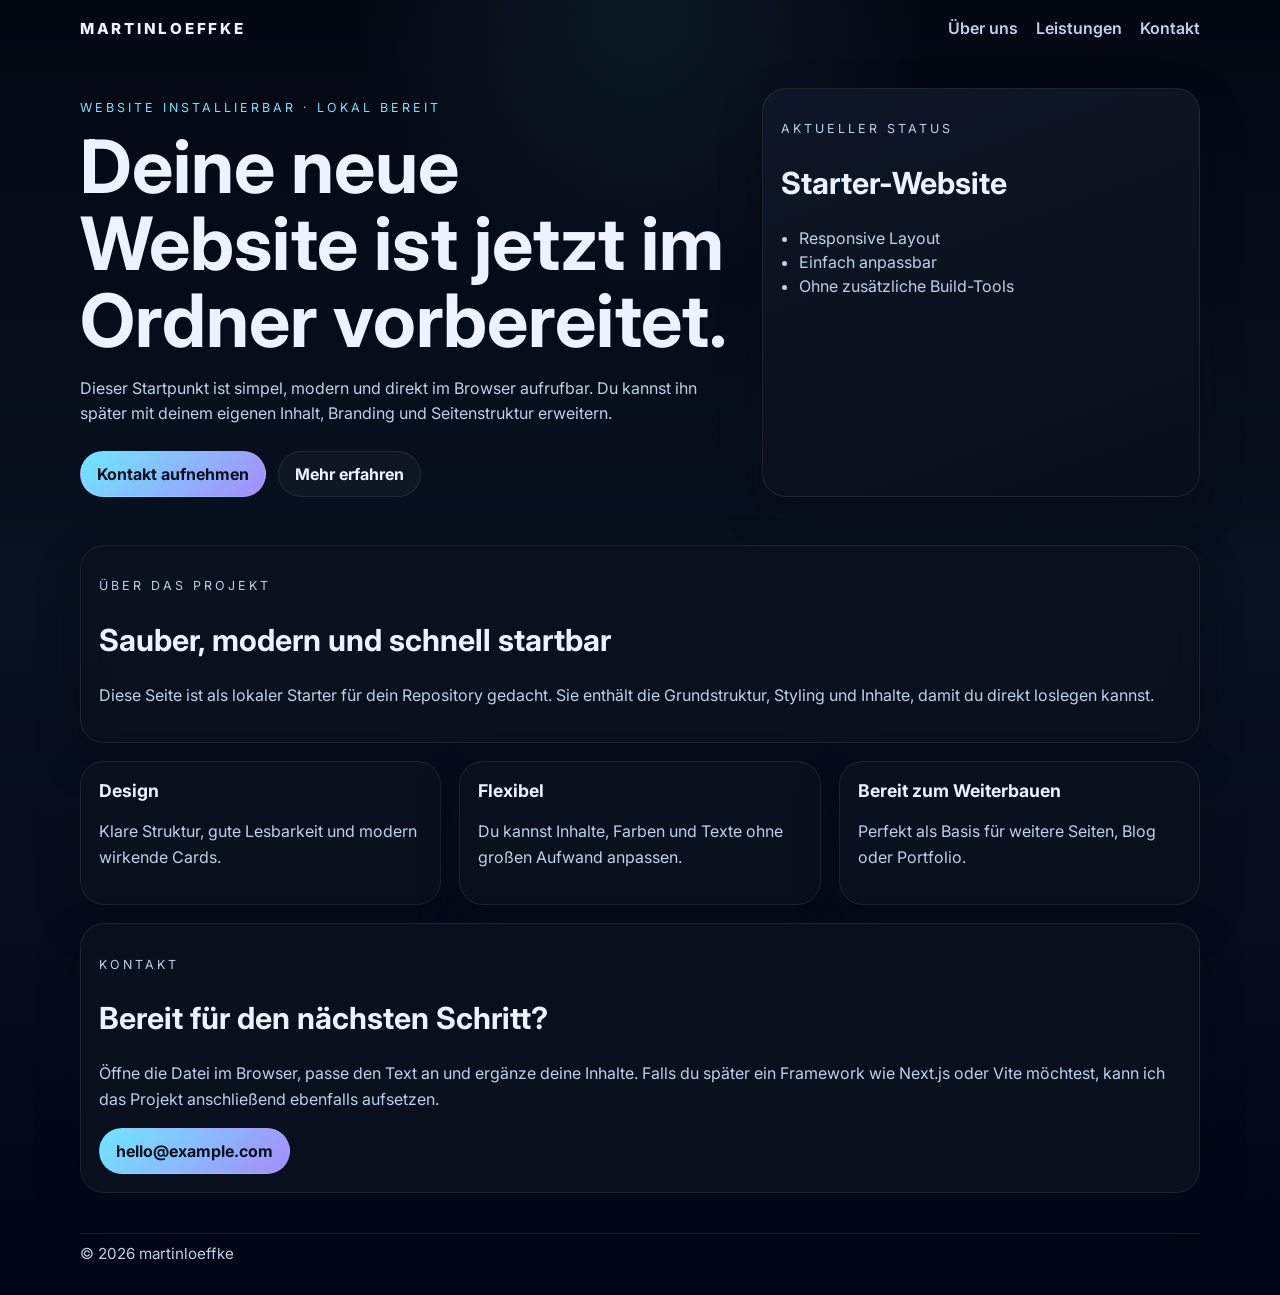
==== index.html @ 57a2d310 "Initial website commit" ====
<!doctype html>
<html lang="de">
  <head>
    <meta charset="UTF-8" />
    <meta name="viewport" content="width=device-width, initial-scale=1.0" />
    <title>Martin Loeffke – Website</title>
    <meta name="description" content="Eine moderne, einfache Website für dein neues Projekt." />
    <link rel="preconnect" href="https://fonts.googleapis.com" />
    <link rel="preconnect" href="https://fonts.gstatic.com" crossorigin />
    <link
      href="https://fonts.googleapis.com/css2?family=Inter:wght@400;500;600;700;800&display=swap"
      rel="stylesheet"
    />
    <link rel="stylesheet" href="styles.css" />
  </head>
  <body>
    <header class="hero-shell">
      <nav class="nav container">
        <a class="brand" href="#top">martinloeffke</a>
        <a class="nav-link" href="#about">Über uns</a>
        <a class="nav-link" href="#features">Leistungen</a>
        <a class="nav-link" href="#contact">Kontakt</a>
      </nav>

      <section class="hero container" id="top">
        <div>
          <p class="eyebrow">Website installierbar · lokal bereit</p>
          <h1>Deine neue Website ist jetzt im Ordner vorbereitet.</h1>
          <p class="lead">
            Dieser Startpunkt ist simpel, modern und direkt im Browser aufrufbar.
            Du kannst ihn später mit deinem eigenen Inhalt, Branding und Seitenstruktur erweitern.
          </p>
          <div class="hero-actions">
            <a class="btn btn-primary" href="#contact">Kontakt aufnehmen</a>
            <a class="btn btn-secondary" href="#features">Mehr erfahren</a>
          </div>
        </div>
        <aside class="card highlight-card">
          <p class="mini-label">Aktueller Status</p>
          <h2>Starter-Website</h2>
          <ul>
            <li>Responsive Layout</li>
            <li>Einfach anpassbar</li>
            <li>Ohne zusätzliche Build-Tools</li>
          </ul>
        </aside>
      </section>
    </header>

    <main class="container stack">
      <section class="card" id="about">
        <p class="mini-label">Über das Projekt</p>
        <h2>Sauber, modern und schnell startbar</h2>
        <p>
          Diese Seite ist als lokaler Starter für dein Repository gedacht. Sie enthält die Grundstruktur,
          Styling und Inhalte, damit du direkt loslegen kannst.
        </p>
      </section>

      <section class="grid" id="features">
        <article class="card">
          <h3>Design</h3>
          <p>Klare Struktur, gute Lesbarkeit und modern wirkende Cards.</p>
        </article>
        <article class="card">
          <h3>Flexibel</h3>
          <p>Du kannst Inhalte, Farben und Texte ohne großen Aufwand anpassen.</p>
        </article>
        <article class="card">
          <h3>Bereit zum Weiterbauen</h3>
          <p>Perfekt als Basis für weitere Seiten, Blog oder Portfolio.</p>
        </article>
      </section>

      <section class="card" id="contact">
        <p class="mini-label">Kontakt</p>
        <h2>Bereit für den nächsten Schritt?</h2>
        <p>
          Öffne die Datei im Browser, passe den Text an und ergänze deine Inhalte. Falls du später ein
          Framework wie Next.js oder Vite möchtest, kann ich das Projekt anschließend ebenfalls aufsetzen.
        </p>
        <a class="btn btn-primary" href="mailto:hello@example.com">hello@example.com</a>
      </section>
    </main>

    <footer class="footer container">© 2026 martinloeffke</footer>

    <script src="script.js"></script>
  </body>
</html>
---- styles.css ----
:root {
  color-scheme: dark;
  --bg: #07111f;
  --panel: rgba(10, 18, 30, 0.88);
  --panel-strong: #0e1727;
  --text: #edf4ff;
  --muted: #bfd0ea;
  --accent: #6ee7ff;
  --accent-2: #a78bfa;
  --border: rgba(255, 255, 255, 0.08);
}

* { box-sizing: border-box; }
html { scroll-behavior: smooth; }
body {
  margin: 0;
  font-family: 'Inter', Arial, sans-serif;
  color: var(--text);
  background:
    radial-gradient(circle at top, rgba(110, 231, 255, 0.08), transparent 20%),
    linear-gradient(180deg, #030712 0%, var(--bg) 45%, #020617 100%);
  min-height: 100vh;
}

img { max-width: 100%; }
a { text-decoration: none; }

.container {
  width: min(1120px, calc(100% - 24px));
  margin: 0 auto;
}

.hero-shell {
  padding-bottom: 32px;
}

.nav {
  display: flex;
  align-items: center;
  gap: 18px;
  padding: 18px 0;
}

.brand {
  margin-right: auto;
  color: var(--text);
  font-weight: 800;
  letter-spacing: 0.18em;
  text-transform: uppercase;
  font-size: 0.95rem;
}

.nav-link {
  color: var(--muted);
  font-weight: 600;
}

.hero {
  display: grid;
  grid-template-columns: 1.2fr 0.8fr;
  gap: 24px;
  align-items: stretch;
  padding: 32px 0 16px;
}

.eyebrow,
.mini-label {
  text-transform: uppercase;
  letter-spacing: 0.24em;
  font-size: 0.78rem;
  color: var(--accent);
}

h1 {
  margin: 10px 0 14px;
  font-size: clamp(2.4rem, 8vw, 4.6rem);
  line-height: 1.05;
}

h2 { font-size: clamp(1.3rem, 4vw, 1.9rem); }

h3 { margin-top: 0; font-size: 1.1rem; }

.lead,
.card p,
.footer {
  color: var(--muted);
  line-height: 1.6;
}

.hero-actions {
  display: flex;
  flex-wrap: wrap;
  gap: 12px;
  margin-top: 24px;
}

.btn {
  display: inline-flex;
  align-items: center;
  justify-content: center;
  border-radius: 999px;
  padding: 12px 16px;
  font-weight: 700;
  border: 1px solid var(--border);
  transition: transform 140ms ease, background 140ms ease;
}

.btn:hover { transform: translateY(-1px); }

.btn-primary {
  background: linear-gradient(135deg, var(--accent), var(--accent-2));
  color: #04111d;
}

.btn-secondary {
  color: var(--text);
  background: rgba(255, 255, 255, 0.03);
}

.card {
  background: var(--panel);
  border: 1px solid var(--border);
  border-radius: 24px;
  padding: 18px;
  box-shadow: 0 18px 40px rgba(5, 10, 20, 0.35);
  backdrop-filter: blur(12px);
}

.highlight-card {
  background: linear-gradient(160deg, rgba(14, 23, 39, 0.98), rgba(8, 15, 25, 0.96));
}

.highlight-card ul {
  padding-left: 18px;
  color: var(--muted);
  line-height: 1.5;
}

.stack { display: grid; gap: 18px; padding-bottom: 40px; }

.grid {
  display: grid;
  grid-template-columns: repeat(3, 1fr);
  gap: 18px;
}

.footer {
  padding: 8px 0 28px;
  border-top: 1px solid var(--border);
  font-size: 0.95rem;
}

@media (max-width: 980px) {
  .hero { grid-template-columns: 1fr; }
  .grid { grid-template-columns: 1fr; }
}

@media (max-width: 720px) {
  .nav { flex-wrap: wrap; }
  .nav-link { order: 2; }
  .brand { width: 100%; }
}
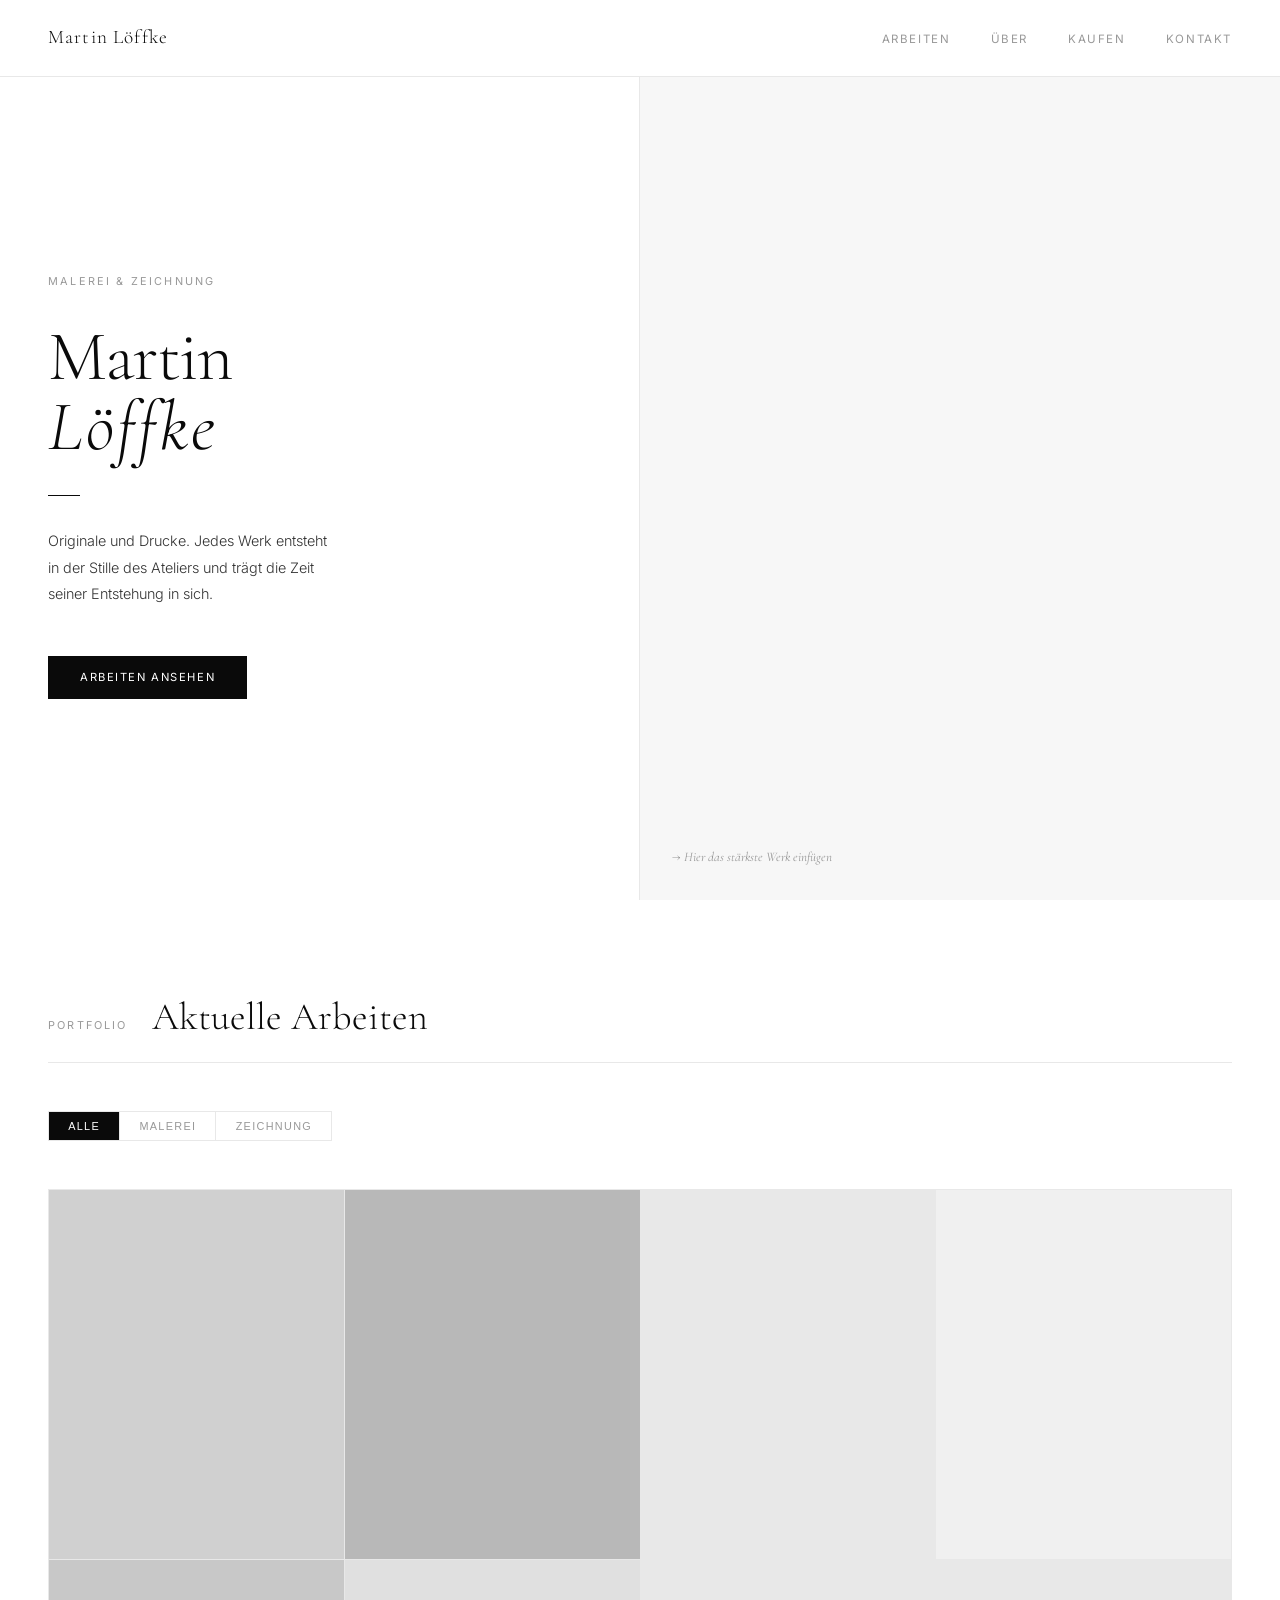
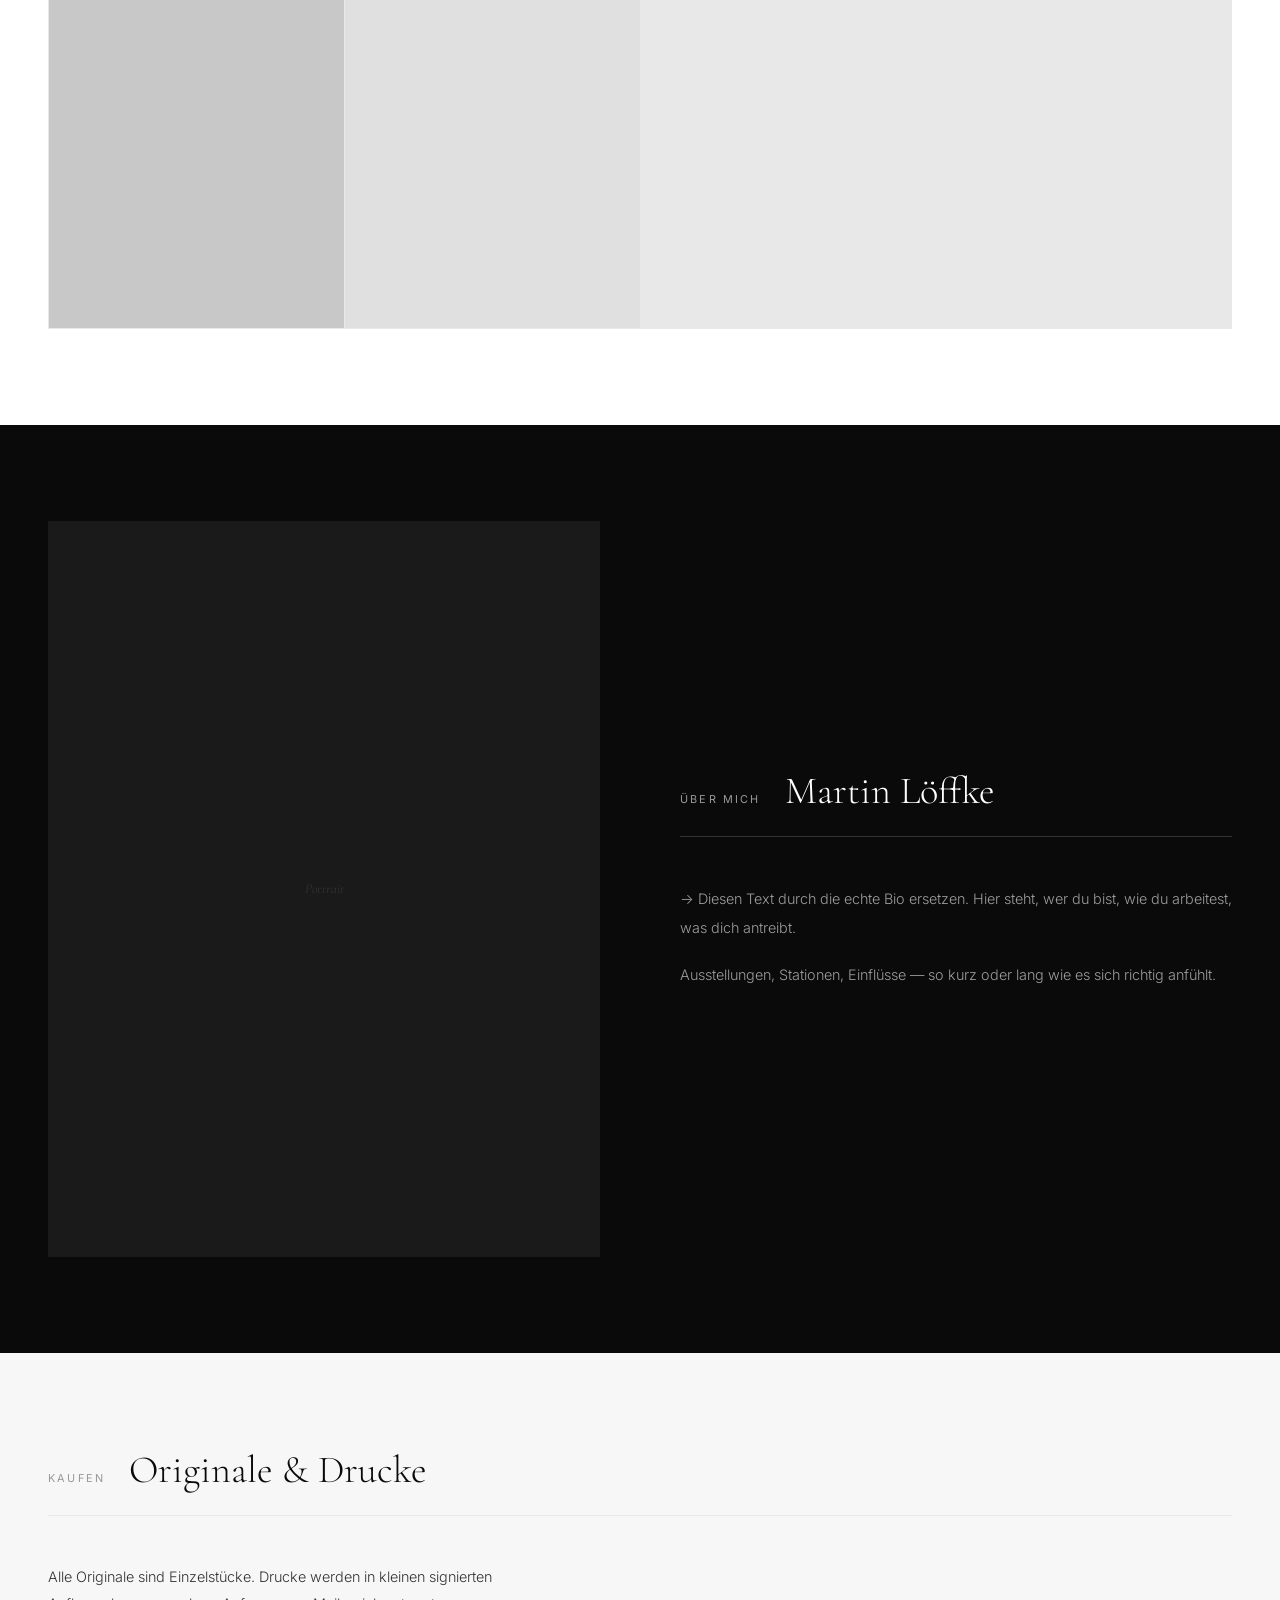
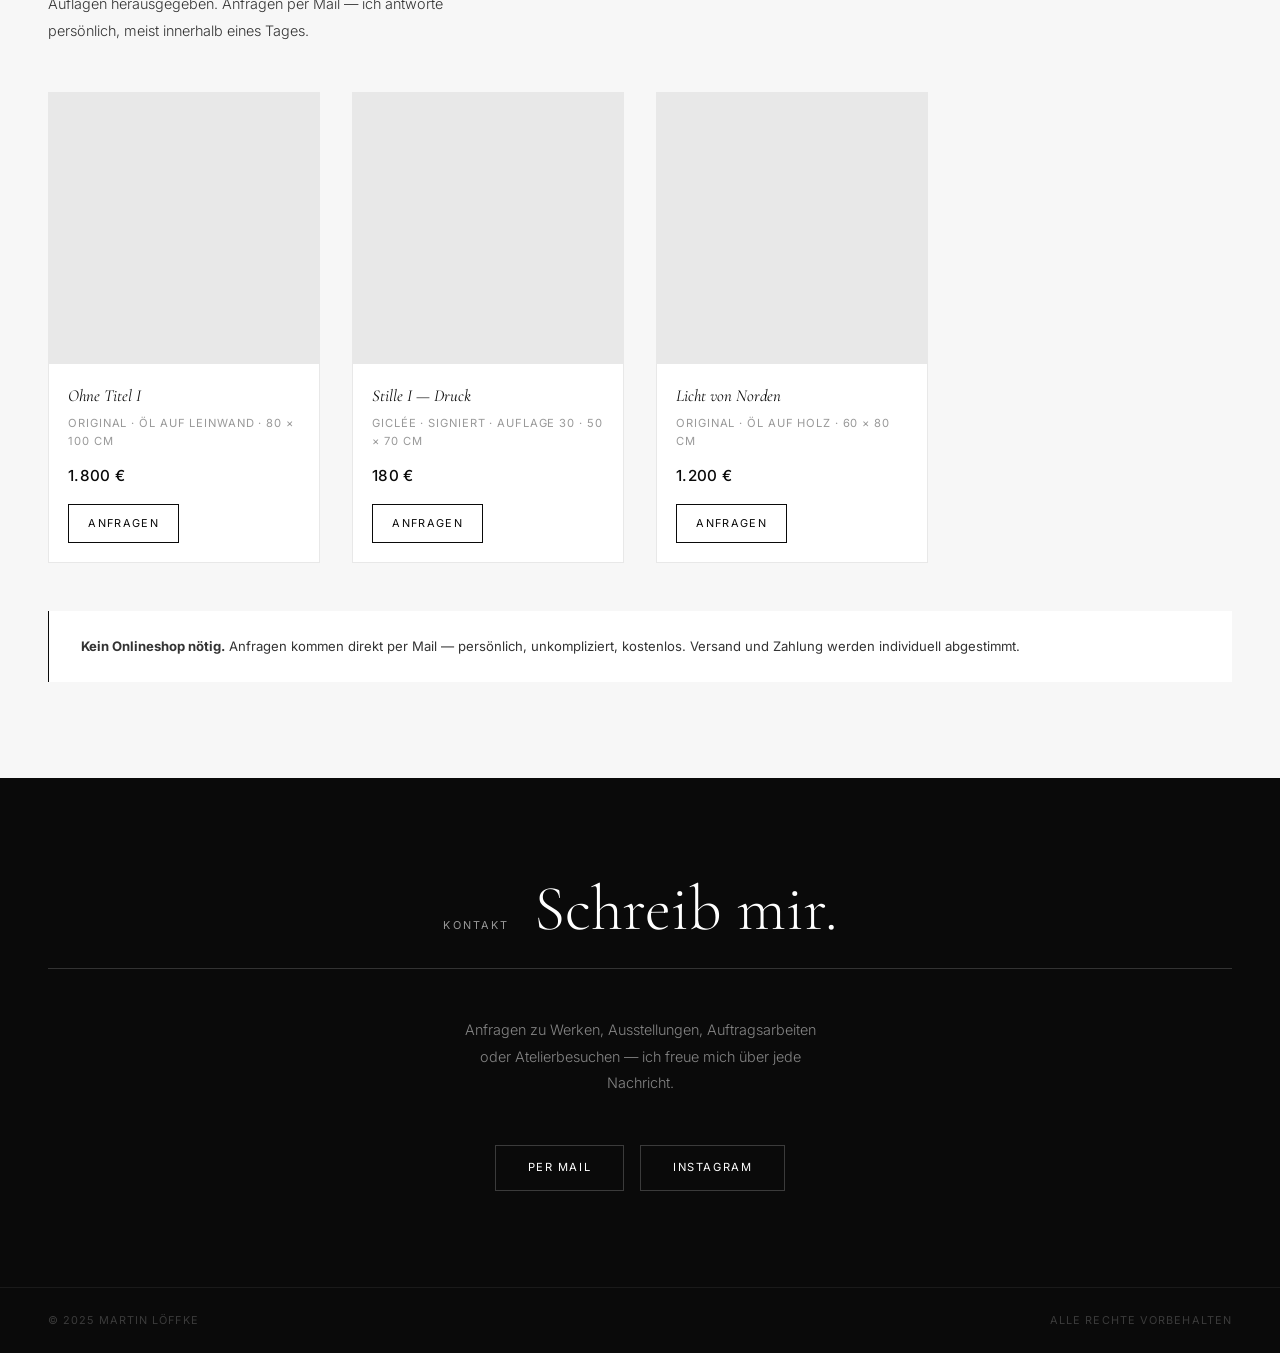
==== commit 598cb81f: "Update homepage and assets" ====
--- a/index.html
+++ b/index.html
@@ -1,90 +1,179 @@
-<!doctype html>
+<!DOCTYPE html>
 <html lang="de">
-  <head>
-    <meta charset="UTF-8" />
-    <meta name="viewport" content="width=device-width, initial-scale=1.0" />
-    <title>Martin Loeffke – Website</title>
-    <meta name="description" content="Eine moderne, einfache Website für dein neues Projekt." />
-    <link rel="preconnect" href="https://fonts.googleapis.com" />
-    <link rel="preconnect" href="https://fonts.gstatic.com" crossorigin />
-    <link
-      href="https://fonts.googleapis.com/css2?family=Inter:wght@400;500;600;700;800&display=swap"
-      rel="stylesheet"
-    />
-    <link rel="stylesheet" href="styles.css" />
-  </head>
-  <body>
-    <header class="hero-shell">
-      <nav class="nav container">
-        <a class="brand" href="#top">martinloeffke</a>
-        <a class="nav-link" href="#about">Über uns</a>
-        <a class="nav-link" href="#features">Leistungen</a>
-        <a class="nav-link" href="#contact">Kontakt</a>
-      </nav>
+<head>
+  <meta charset="UTF-8">
+  <meta name="viewport" content="width=device-width, initial-scale=1.0">
+  <title>Martin Löffke — Malerei</title>
+  <link rel="preconnect" href="https://fonts.googleapis.com">
+  <link href="https://fonts.googleapis.com/css2?family=Cormorant+Garamond:ital,wght@0,300;0,400;1,300;1,400&family=Inter:wght@300;400;500&display=swap" rel="stylesheet">
+  <link rel="stylesheet" href="styles.css">
+</head>
+<body>
+  <nav>
+    <a class="nav-logo" href="#top">Martin Löffke</a>
+    <ul class="nav-links">
+      <li><a href="#arbeiten">Arbeiten</a></li>
+      <li><a href="#ueber">Über</a></li>
+      <li><a href="#kaufen">Kaufen</a></li>
+      <li><a href="#kontakt">Kontakt</a></li>
+    </ul>
+  </nav>
 
-      <section class="hero container" id="top">
-        <div>
-          <p class="eyebrow">Website installierbar · lokal bereit</p>
-          <h1>Deine neue Website ist jetzt im Ordner vorbereitet.</h1>
-          <p class="lead">
-            Dieser Startpunkt ist simpel, modern und direkt im Browser aufrufbar.
-            Du kannst ihn später mit deinem eigenen Inhalt, Branding und Seitenstruktur erweitern.
-          </p>
-          <div class="hero-actions">
-            <a class="btn btn-primary" href="#contact">Kontakt aufnehmen</a>
-            <a class="btn btn-secondary" href="#features">Mehr erfahren</a>
-          </div>
+  <section class="hero" id="top">
+    <div class="hero-text">
+      <p class="hero-eyebrow">Malerei &amp; Zeichnung</p>
+      <h1 class="hero-title">Martin<br><em class="name-last">Löffke</em></h1>
+      <div class="hero-divider"></div>
+      <p class="hero-sub">Originale und Drucke. Jedes Werk entsteht in der Stille des Ateliers und trägt die Zeit seiner Entstehung in sich.</p>
+      <a class="btn-primary" href="#arbeiten">Arbeiten ansehen</a>
+    </div>
+    <div class="hero-image">
+      <div class="hero-canvas">
+        <span class="hero-canvas-label">→ Hier das stärkste Werk einfügen</span>
+      </div>
+    </div>
+  </section>
+
+  <section id="arbeiten">
+    <div class="section-header">
+      <span class="section-label">Portfolio</span>
+      <h2 class="section-title">Aktuelle Arbeiten</h2>
+    </div>
+
+    <div class="filter-bar">
+      <button class="filter-btn active" data-filter="alle">Alle</button>
+      <button class="filter-btn" data-filter="malerei">Malerei</button>
+      <button class="filter-btn" data-filter="zeichnung">Zeichnung</button>
+    </div>
+
+    <div class="gallery-grid">
+      <article class="gallery-item" data-category="malerei" onclick="openLightbox(this)">
+        <div class="gallery-placeholder" style="background:#d0d0d0;"></div>
+        <div class="gallery-label">
+          <span class="gallery-label-title">Ohne Titel I</span>
+          <span class="gallery-label-meta">Öl auf Leinwand · 80 × 100 cm · 2024</span>
         </div>
-        <aside class="card highlight-card">
-          <p class="mini-label">Aktueller Status</p>
-          <h2>Starter-Website</h2>
-          <ul>
-            <li>Responsive Layout</li>
-            <li>Einfach anpassbar</li>
-            <li>Ohne zusätzliche Build-Tools</li>
-          </ul>
-        </aside>
-      </section>
-    </header>
+      </article>
+      <article class="gallery-item" data-category="malerei" onclick="openLightbox(this)">
+        <div class="gallery-placeholder" style="background:#b8b8b8;"></div>
+        <div class="gallery-label">
+          <span class="gallery-label-title">Stille I</span>
+          <span class="gallery-label-meta">Öl auf Leinwand · 50 × 70 cm · 2024</span>
+        </div>
+      </article>
+      <article class="gallery-item" data-category="malerei" onclick="openLightbox(this)">
+        <div class="gallery-placeholder" style="background:#e8e8e8;"></div>
+        <div class="gallery-label">
+          <span class="gallery-label-title">Licht von Norden</span>
+          <span class="gallery-label-meta">Öl auf Holz · 60 × 80 cm · 2023</span>
+        </div>
+      </article>
+      <article class="gallery-item" data-category="zeichnung" onclick="openLightbox(this)">
+        <div class="gallery-placeholder" style="background:#f0f0f0;"></div>
+        <div class="gallery-label">
+          <span class="gallery-label-title">Studie III</span>
+          <span class="gallery-label-meta">Kohle auf Bütten · 40 × 60 cm · 2024</span>
+        </div>
+      </article>
+      <article class="gallery-item" data-category="zeichnung" onclick="openLightbox(this)">
+        <div class="gallery-placeholder" style="background:#c8c8c8;"></div>
+        <div class="gallery-label">
+          <span class="gallery-label-title">Abend</span>
+          <span class="gallery-label-meta">Tusche auf Papier · 100 × 120 cm · 2023</span>
+        </div>
+      </article>
+      <article class="gallery-item" data-category="zeichnung" onclick="openLightbox(this)">
+        <div class="gallery-placeholder" style="background:#e0e0e0;"></div>
+        <div class="gallery-label">
+          <span class="gallery-label-title">Figur II</span>
+          <span class="gallery-label-meta">Bleistift · 30 × 42 cm · 2024</span>
+        </div>
+      </article>
+    </div>
+  </section>
 
-    <main class="container stack">
-      <section class="card" id="about">
-        <p class="mini-label">Über das Projekt</p>
-        <h2>Sauber, modern und schnell startbar</h2>
-        <p>
-          Diese Seite ist als lokaler Starter für dein Repository gedacht. Sie enthält die Grundstruktur,
-          Styling und Inhalte, damit du direkt loslegen kannst.
-        </p>
-      </section>
+  <div class="lightbox" id="lightbox" onclick="closeLightbox()">
+    <button class="lightbox-close" onclick="closeLightbox()">Schließen ✕</button>
+    <img id="lightbox-img" src="" alt="">
+  </div>
 
-      <section class="grid" id="features">
-        <article class="card">
-          <h3>Design</h3>
-          <p>Klare Struktur, gute Lesbarkeit und modern wirkende Cards.</p>
-        </article>
-        <article class="card">
-          <h3>Flexibel</h3>
-          <p>Du kannst Inhalte, Farben und Texte ohne großen Aufwand anpassen.</p>
-        </article>
-        <article class="card">
-          <h3>Bereit zum Weiterbauen</h3>
-          <p>Perfekt als Basis für weitere Seiten, Blog oder Portfolio.</p>
-        </article>
-      </section>
+  <section id="ueber">
+    <div class="about-portrait">
+      <div class="about-portrait-placeholder">
+        <span style="color:#333; font-family:var(--font-disp); font-style:italic; font-size:0.85rem;">Portrait</span>
+      </div>
+      <div class="portrait-frame"></div>
+    </div>
+    <div class="about-text">
+      <div class="section-header">
+        <span class="section-label">Über mich</span>
+        <h2 class="section-title">Martin Löffke</h2>
+      </div>
+      <p>→ Diesen Text durch die echte Bio ersetzen. Hier steht, wer du bist, wie du arbeitest, was dich antreibt.</p>
+      <p>Ausstellungen, Stationen, Einflüsse — so kurz oder lang wie es sich richtig anfühlt.</p>
+    </div>
+  </section>
 
-      <section class="card" id="contact">
-        <p class="mini-label">Kontakt</p>
-        <h2>Bereit für den nächsten Schritt?</h2>
-        <p>
-          Öffne die Datei im Browser, passe den Text an und ergänze deine Inhalte. Falls du später ein
-          Framework wie Next.js oder Vite möchtest, kann ich das Projekt anschließend ebenfalls aufsetzen.
-        </p>
-        <a class="btn btn-primary" href="mailto:hello@example.com">hello@example.com</a>
-      </section>
-    </main>
+  <section id="kaufen">
+    <div class="section-header">
+      <span class="section-label">Kaufen</span>
+      <h2 class="section-title">Originale &amp; Drucke</h2>
+    </div>
 
-    <footer class="footer container">© 2026 martinloeffke</footer>
+    <p class="shop-intro">Alle Originale sind Einzelstücke. Drucke werden in kleinen signierten Auflagen herausgegeben. Anfragen per Mail — ich antworte persönlich, meist innerhalb eines Tages.</p>
 
-    <script src="script.js"></script>
-  </body>
+    <div class="shop-grid">
+      <article class="shop-card">
+        <div class="shop-card-image"><div class="shop-card-placeholder"></div></div>
+        <div class="shop-card-body">
+          <div class="shop-card-title">Ohne Titel I</div>
+          <div class="shop-card-details">Original · Öl auf Leinwand · 80 × 100 cm</div>
+          <div class="shop-card-price">1.800 €</div>
+          <a class="btn-anfrage" href="mailto:martin@email.de?subject=Anfrage%3A%20Ohne%20Titel%20I&body=Hallo%20Martin%2C%0A%0Aich%20interessiere%20mich%20f%C3%BCr%20das%20Werk%20%22Ohne%20Titel%20I%22.%0A%0A">Anfragen</a>
+        </div>
+      </article>
+      <article class="shop-card">
+        <div class="shop-card-image"><div class="shop-card-placeholder"></div></div>
+        <div class="shop-card-body">
+          <div class="shop-card-title">Stille I — Druck</div>
+          <div class="shop-card-details">Giclée · signiert · Auflage 30 · 50 × 70 cm</div>
+          <div class="shop-card-price">180 €</div>
+          <a class="btn-anfrage" href="mailto:martin@email.de?subject=Anfrage%3A%20Stille%20I%20Druck&body=Hallo%20Martin%2C%0A%0Aich%20m%C3%B6chte%20gerne%20einen%20Druck%20von%20%22Stille%20I%22%20bestellen.%0A%0A">Anfragen</a>
+        </div>
+      </article>
+      <article class="shop-card">
+        <div class="shop-card-image"><div class="shop-card-placeholder"></div></div>
+        <div class="shop-card-body">
+          <div class="shop-card-title">Licht von Norden</div>
+          <div class="shop-card-details">Original · Öl auf Holz · 60 × 80 cm</div>
+          <div class="shop-card-price">1.200 €</div>
+          <a class="btn-anfrage" href="mailto:martin@email.de?subject=Anfrage%3A%20Licht%20von%20Norden&body=Hallo%20Martin%2C%0A%0Aich%20interessiere%20mich%20f%C3%BCr%20das%20Werk%20%22Licht%20von%20Norden%22.%0A%0A">Anfragen</a>
+        </div>
+      </article>
+    </div>
+
+    <div class="shop-note">
+      <strong>Kein Onlineshop nötig.</strong> Anfragen kommen direkt per Mail — persönlich, unkompliziert, kostenlos. Versand und Zahlung werden individuell abgestimmt.
+    </div>
+  </section>
+
+  <section id="kontakt">
+    <div class="section-header">
+      <span class="section-label">Kontakt</span>
+      <h2 class="section-title">Schreib mir.</h2>
+    </div>
+    <p class="kontakt-sub">Anfragen zu Werken, Ausstellungen, Auftragsarbeiten oder Atelierbesuchen — ich freue mich über jede Nachricht.</p>
+    <div class="kontakt-links">
+      <a class="kontakt-link" href="mailto:martin@email.de">Per Mail</a>
+      <a class="kontakt-link" href="https://instagram.com/martin_loeffke" target="_blank">Instagram</a>
+    </div>
+  </section>
+
+  <footer>
+    <span>© 2025 Martin Löffke</span>
+    <span>Alle Rechte vorbehalten</span>
+  </footer>
+
+  <script src="script.js"></script>
+</body>
 </html>
--- a/styles.css
+++ b/styles.css
@@ -1,163 +1,532 @@
+*, *::before, *::after { box-sizing: border-box; margin: 0; padding: 0; }
+
 :root {
-  color-scheme: dark;
-  --bg: #07111f;
-  --panel: rgba(10, 18, 30, 0.88);
-  --panel-strong: #0e1727;
-  --text: #edf4ff;
-  --muted: #bfd0ea;
-  --accent: #6ee7ff;
-  --accent-2: #a78bfa;
-  --border: rgba(255, 255, 255, 0.08);
-}
-
-* { box-sizing: border-box; }
+  --black: #0a0a0a;
+  --white: #ffffff;
+  --near-white: #f7f7f7;
+  --light: #e8e8e8;
+  --mid: #999999;
+  --dark: #333333;
+  --font-disp: 'Cormorant Garamond', Georgia, serif;
+  --font-body: 'Inter', system-ui, sans-serif;
+}
+
 html { scroll-behavior: smooth; }
+
 body {
-  margin: 0;
-  font-family: 'Inter', Arial, sans-serif;
-  color: var(--text);
-  background:
-    radial-gradient(circle at top, rgba(110, 231, 255, 0.08), transparent 20%),
-    linear-gradient(180deg, #030712 0%, var(--bg) 45%, #020617 100%);
+  background: var(--white);
+  color: var(--black);
+  font-family: var(--font-body);
+  font-size: 15px;
+  line-height: 1.6;
+}
+
+nav {
+  position: fixed;
+  top: 0;
+  left: 0;
+  right: 0;
+  z-index: 100;
+  display: flex;
+  align-items: center;
+  justify-content: space-between;
+  padding: 1.4rem 3rem;
+  background: var(--white);
+  border-bottom: 1px solid var(--light);
+}
+
+.nav-logo {
+  font-family: var(--font-disp);
+  font-size: 1.2rem;
+  font-weight: 300;
+  letter-spacing: 0.06em;
+  text-decoration: none;
+  color: var(--black);
+}
+
+.nav-links {
+  display: flex;
+  gap: 2.5rem;
+  list-style: none;
+}
+
+.nav-links a {
+  font-size: 0.72rem;
+  letter-spacing: 0.14em;
+  text-transform: uppercase;
+  color: var(--mid);
+  text-decoration: none;
+  transition: color 0.2s;
+}
+
+.nav-links a:hover { color: var(--black); }
+
+.hero {
   min-height: 100vh;
-}
-
-img { max-width: 100%; }
-a { text-decoration: none; }
-
-.container {
-  width: min(1120px, calc(100% - 24px));
-  margin: 0 auto;
-}
-
-.hero-shell {
-  padding-bottom: 32px;
-}
-
-.nav {
-  display: flex;
+  display: grid;
+  grid-template-columns: 1fr 1fr;
+  padding-top: 72px;
+}
+
+.hero-text {
+  display: flex;
+  flex-direction: column;
+  justify-content: center;
+  padding: 5rem 3rem;
+  border-right: 1px solid var(--light);
+}
+
+.hero-eyebrow {
+  font-size: 0.68rem;
+  letter-spacing: 0.2em;
+  text-transform: uppercase;
+  color: var(--mid);
+  margin-bottom: 2rem;
+}
+
+.hero-title {
+  font-family: var(--font-disp);
+  font-size: clamp(3.5rem, 5.5vw, 6.5rem);
+  font-weight: 300;
+  line-height: 1.0;
+  letter-spacing: -0.02em;
+  margin-bottom: 2rem;
+}
+
+.hero-title .name-last { display: block; }
+
+.hero-title em {
+  font-style: italic;
+  font-weight: 300;
+}
+
+.hero-divider {
+  width: 2rem;
+  height: 1px;
+  background: var(--black);
+  margin-bottom: 2rem;
+}
+
+.hero-sub {
+  max-width: 32ch;
+  color: var(--dark);
+  font-weight: 300;
+  line-height: 1.85;
+  font-size: 0.9rem;
+  margin-bottom: 3rem;
+}
+
+.btn-primary {
+  display: inline-block;
+  padding: 0.8rem 2rem;
+  background: var(--black);
+  color: var(--white);
+  font-size: 0.7rem;
+  letter-spacing: 0.14em;
+  text-transform: uppercase;
+  text-decoration: none;
+  transition: background 0.2s;
+  width: fit-content;
+}
+
+.btn-primary:hover { background: var(--dark); }
+
+.hero-image {
+  position: relative;
+  overflow: hidden;
+  background: var(--near-white);
+}
+
+.hero-canvas {
+  width: 100%;
+  height: 100%;
+  background: var(--near-white);
+  display: flex;
+  align-items: flex-end;
+  padding: 2rem;
+}
+
+.hero-canvas-label {
+  font-family: var(--font-disp);
+  font-style: italic;
+  color: var(--mid);
+  font-size: 0.82rem;
+}
+
+.section-header {
+  display: flex;
+  align-items: baseline;
+  gap: 1.5rem;
+  margin-bottom: 3rem;
+  padding-bottom: 1.5rem;
+  border-bottom: 1px solid var(--light);
+}
+
+.section-label {
+  font-size: 0.68rem;
+  letter-spacing: 0.2em;
+  text-transform: uppercase;
+  color: var(--mid);
+}
+
+.section-title {
+  font-family: var(--font-disp);
+  font-size: clamp(1.8rem, 3vw, 2.6rem);
+  font-weight: 300;
+  line-height: 1.1;
+}
+
+#arbeiten { padding: 6rem 3rem; }
+
+.filter-bar {
+  display: flex;
+  gap: 0;
+  flex-wrap: wrap;
+  margin-bottom: 3rem;
+  border: 1px solid var(--light);
+  width: fit-content;
+}
+
+.filter-btn {
+  padding: 0.5rem 1.2rem;
+  font-size: 0.68rem;
+  letter-spacing: 0.12em;
+  text-transform: uppercase;
+  border: none;
+  border-right: 1px solid var(--light);
+  background: transparent;
+  color: var(--mid);
+  cursor: pointer;
+  transition: all 0.15s;
+}
+
+.filter-btn:last-child { border-right: none; }
+
+.filter-btn:hover { color: var(--black); background: var(--near-white); }
+
+.filter-btn.active {
+  background: var(--black);
+  color: var(--white);
+}
+
+.gallery-grid {
+  display: grid;
+  grid-template-columns: repeat(auto-fill, minmax(280px, 1fr));
+  gap: 1px;
+  background: var(--light);
+  border: 1px solid var(--light);
+}
+
+.gallery-item {
+  position: relative;
+  overflow: hidden;
+  cursor: pointer;
+  aspect-ratio: 4 / 5;
+  background: var(--white);
+}
+
+.gallery-item img,
+.gallery-placeholder {
+  width: 100%;
+  height: 100%;
+  object-fit: cover;
+  display: block;
+  transition: transform 0.6s ease;
+}
+
+.gallery-item:hover img,
+.gallery-item:hover .gallery-placeholder { transform: scale(1.02); }
+
+.gallery-label {
+  position: absolute;
+  bottom: 0;
+  left: 0;
+  right: 0;
+  background: var(--white);
+  padding: 1rem 1.2rem 1.2rem;
+  transform: translateY(100%);
+  transition: transform 0.3s cubic-bezier(0.22, 1, 0.36, 1);
+}
+
+.gallery-item:hover .gallery-label { transform: translateY(0); }
+
+.gallery-label-title {
+  font-family: var(--font-disp);
+  font-style: italic;
+  font-size: 1rem;
+  display: block;
+  margin-bottom: 0.2rem;
+}
+
+.gallery-label-meta {
+  font-size: 0.67rem;
+  letter-spacing: 0.08em;
+  color: var(--mid);
+  display: block;
+  text-transform: uppercase;
+}
+
+#ueber {
+  padding: 6rem 3rem;
+  background: var(--black);
+  color: var(--white);
+  display: grid;
+  grid-template-columns: 1fr 1fr;
+  gap: 5rem;
   align-items: center;
-  gap: 18px;
-  padding: 18px 0;
-}
-
-.brand {
-  margin-right: auto;
-  color: var(--text);
-  font-weight: 800;
-  letter-spacing: 0.18em;
-  text-transform: uppercase;
-  font-size: 0.95rem;
-}
-
-.nav-link {
-  color: var(--muted);
-  font-weight: 600;
-}
-
-.hero {
-  display: grid;
-  grid-template-columns: 1.2fr 0.8fr;
-  gap: 24px;
-  align-items: stretch;
-  padding: 32px 0 16px;
-}
-
-.eyebrow,
-.mini-label {
-  text-transform: uppercase;
-  letter-spacing: 0.24em;
-  font-size: 0.78rem;
-  color: var(--accent);
-}
-
-h1 {
-  margin: 10px 0 14px;
-  font-size: clamp(2.4rem, 8vw, 4.6rem);
-  line-height: 1.05;
-}
-
-h2 { font-size: clamp(1.3rem, 4vw, 1.9rem); }
-
-h3 { margin-top: 0; font-size: 1.1rem; }
-
-.lead,
-.card p,
-.footer {
-  color: var(--muted);
-  line-height: 1.6;
-}
-
-.hero-actions {
-  display: flex;
-  flex-wrap: wrap;
-  gap: 12px;
-  margin-top: 24px;
-}
-
-.btn {
-  display: inline-flex;
+}
+
+#ueber .section-title { color: var(--white); }
+#ueber .section-label { color: var(--mid); }
+#ueber .section-header { border-bottom-color: #333; }
+
+.about-text p {
+  color: rgba(255,255,255,0.6);
+  line-height: 1.95;
+  font-weight: 300;
+  font-size: 0.9rem;
+  margin-bottom: 1.2rem;
+}
+
+.about-portrait { position: relative; }
+
+.about-portrait img,
+.about-portrait-placeholder {
+  width: 100%;
+  aspect-ratio: 3 / 4;
+  object-fit: cover;
+  display: block;
+}
+
+.about-portrait-placeholder {
+  background: #1a1a1a;
+  display: flex;
   align-items: center;
   justify-content: center;
-  border-radius: 999px;
-  padding: 12px 16px;
-  font-weight: 700;
-  border: 1px solid var(--border);
-  transition: transform 140ms ease, background 140ms ease;
-}
-
-.btn:hover { transform: translateY(-1px); }
-
-.btn-primary {
-  background: linear-gradient(135deg, var(--accent), var(--accent-2));
-  color: #04111d;
-}
-
-.btn-secondary {
-  color: var(--text);
-  background: rgba(255, 255, 255, 0.03);
-}
-
-.card {
-  background: var(--panel);
-  border: 1px solid var(--border);
-  border-radius: 24px;
-  padding: 18px;
-  box-shadow: 0 18px 40px rgba(5, 10, 20, 0.35);
-  backdrop-filter: blur(12px);
-}
-
-.highlight-card {
-  background: linear-gradient(160deg, rgba(14, 23, 39, 0.98), rgba(8, 15, 25, 0.96));
-}
-
-.highlight-card ul {
-  padding-left: 18px;
-  color: var(--muted);
-  line-height: 1.5;
-}
-
-.stack { display: grid; gap: 18px; padding-bottom: 40px; }
-
-.grid {
+}
+
+.portrait-frame {
+  position: absolute;
+  top: 1.2rem;
+  left: 1.2rem;
+  right: -1.2rem;
+  bottom: -1.2rem;
+  border: 1px solid #333;
+  pointer-events: none;
+  z-index: -1;
+}
+
+#kaufen {
+  padding: 6rem 3rem;
+  background: var(--near-white);
+}
+
+.shop-intro {
+  max-width: 52ch;
+  color: var(--dark);
+  line-height: 1.85;
+  font-weight: 300;
+  font-size: 0.9rem;
+  margin-bottom: 3rem;
+}
+
+.shop-grid {
   display: grid;
-  grid-template-columns: repeat(3, 1fr);
-  gap: 18px;
-}
-
-.footer {
-  padding: 8px 0 28px;
-  border-top: 1px solid var(--border);
+  grid-template-columns: repeat(auto-fill, minmax(260px, 1fr));
+  gap: 2rem;
+}
+
+.shop-card {
+  display: flex;
+  flex-direction: column;
+  background: var(--white);
+}
+
+.shop-card-image {
+  aspect-ratio: 1;
+  overflow: hidden;
+}
+
+.shop-card-image img,
+.shop-card-placeholder {
+  width: 100%;
+  height: 100%;
+  object-fit: cover;
+  display: block;
+  transition: transform 0.4s ease;
+}
+
+.shop-card-placeholder { background: var(--light); }
+
+.shop-card:hover .shop-card-image img,
+.shop-card:hover .shop-card-placeholder { transform: scale(1.03); }
+
+.shop-card-body {
+  padding: 1.2rem;
+  border: 1px solid var(--light);
+  border-top: none;
+  flex: 1;
+  display: flex;
+  flex-direction: column;
+}
+
+.shop-card-title {
+  font-family: var(--font-disp);
+  font-size: 1.05rem;
+  font-style: italic;
+  margin-bottom: 0.3rem;
+}
+
+.shop-card-details {
+  font-size: 0.7rem;
+  color: var(--mid);
+  letter-spacing: 0.08em;
+  text-transform: uppercase;
+  margin-bottom: 0.8rem;
+  flex: 1;
+}
+
+.shop-card-price {
   font-size: 0.95rem;
-}
-
-@media (max-width: 980px) {
+  font-weight: 500;
+  margin-bottom: 1rem;
+  letter-spacing: 0.02em;
+}
+
+.btn-anfrage {
+  display: inline-block;
+  padding: 0.6rem 1.2rem;
+  border: 1px solid var(--black);
+  font-size: 0.68rem;
+  letter-spacing: 0.12em;
+  text-transform: uppercase;
+  text-decoration: none;
+  color: var(--black);
+  transition: all 0.15s;
+  width: fit-content;
+}
+
+.btn-anfrage:hover {
+  background: var(--black);
+  color: var(--white);
+}
+
+.shop-note {
+  margin-top: 3rem;
+  padding: 1.5rem 2rem;
+  border-left: 1px solid var(--black);
+  background: var(--white);
+  font-size: 0.82rem;
+  color: var(--dark);
+  line-height: 1.75;
+}
+
+#kontakt {
+  padding: 6rem 3rem;
+  background: var(--black);
+  color: var(--white);
+  text-align: center;
+}
+
+#kontakt .section-header { border-bottom-color: #333; justify-content: center; }
+#kontakt .section-title { color: var(--white); font-size: clamp(2.5rem, 5vw, 5rem); }
+#kontakt .section-label { color: var(--mid); }
+
+.kontakt-sub {
+  color: rgba(255,255,255,0.5);
+  font-weight: 300;
+  font-size: 0.9rem;
+  margin: 1.5rem auto 3rem;
+  max-width: 42ch;
+  line-height: 1.85;
+}
+
+.kontakt-links {
+  display: flex;
+  gap: 1rem;
+  justify-content: center;
+  flex-wrap: wrap;
+}
+
+.kontakt-link {
+  padding: 0.8rem 2rem;
+  border: 1px solid rgba(255,255,255,0.2);
+  color: var(--white);
+  text-decoration: none;
+  font-size: 0.7rem;
+  letter-spacing: 0.14em;
+  text-transform: uppercase;
+  transition: all 0.2s;
+}
+
+.kontakt-link:hover {
+  border-color: var(--white);
+  background: var(--white);
+  color: var(--black);
+}
+
+footer {
+  padding: 1.5rem 3rem;
+  display: flex;
+  justify-content: space-between;
+  align-items: center;
+  background: var(--black);
+  border-top: 1px solid #1a1a1a;
+  color: rgba(255,255,255,0.2);
+  font-size: 0.68rem;
+  letter-spacing: 0.1em;
+  text-transform: uppercase;
+}
+
+.lightbox {
+  display: none;
+  position: fixed;
+  inset: 0;
+  z-index: 200;
+  background: rgba(0,0,0,0.97);
+  align-items: center;
+  justify-content: center;
+  padding: 2rem;
+}
+
+.lightbox.open { display: flex; }
+
+.lightbox img {
+  max-width: 90vw;
+  max-height: 90vh;
+  object-fit: contain;
+}
+
+.lightbox-close {
+  position: absolute;
+  top: 1.5rem;
+  right: 2rem;
+  color: rgba(255,255,255,0.4);
+  font-size: 1.2rem;
+  cursor: pointer;
+  background: none;
+  border: none;
+  letter-spacing: 0.1em;
+  text-transform: uppercase;
+  font-size: 0.7rem;
+  transition: color 0.2s;
+}
+
+.lightbox-close:hover { color: var(--white); }
+
+@media (max-width: 768px) {
+  nav { padding: 1rem 1.5rem; }
+  .nav-links { display: none; }
   .hero { grid-template-columns: 1fr; }
-  .grid { grid-template-columns: 1fr; }
-}
-
-@media (max-width: 720px) {
-  .nav { flex-wrap: wrap; }
-  .nav-link { order: 2; }
-  .brand { width: 100%; }
-}
+  .hero-text { border-right: none; border-bottom: 1px solid var(--light); padding: 3rem 1.5rem; }
+  .hero-image { min-height: 60vw; }
+  #arbeiten, #kaufen, #kontakt { padding: 4rem 1.5rem; }
+  #ueber { grid-template-columns: 1fr; padding: 4rem 1.5rem; gap: 3rem; }
+  .about-portrait { display: none; }
+  footer { flex-direction: column; gap: 0.5rem; text-align: center; }
+}
+
+@media (prefers-reduced-motion: reduce) {
+  .gallery-label { transition: none; }
+  .gallery-item img, .gallery-placeholder { transition: none; }
+}
